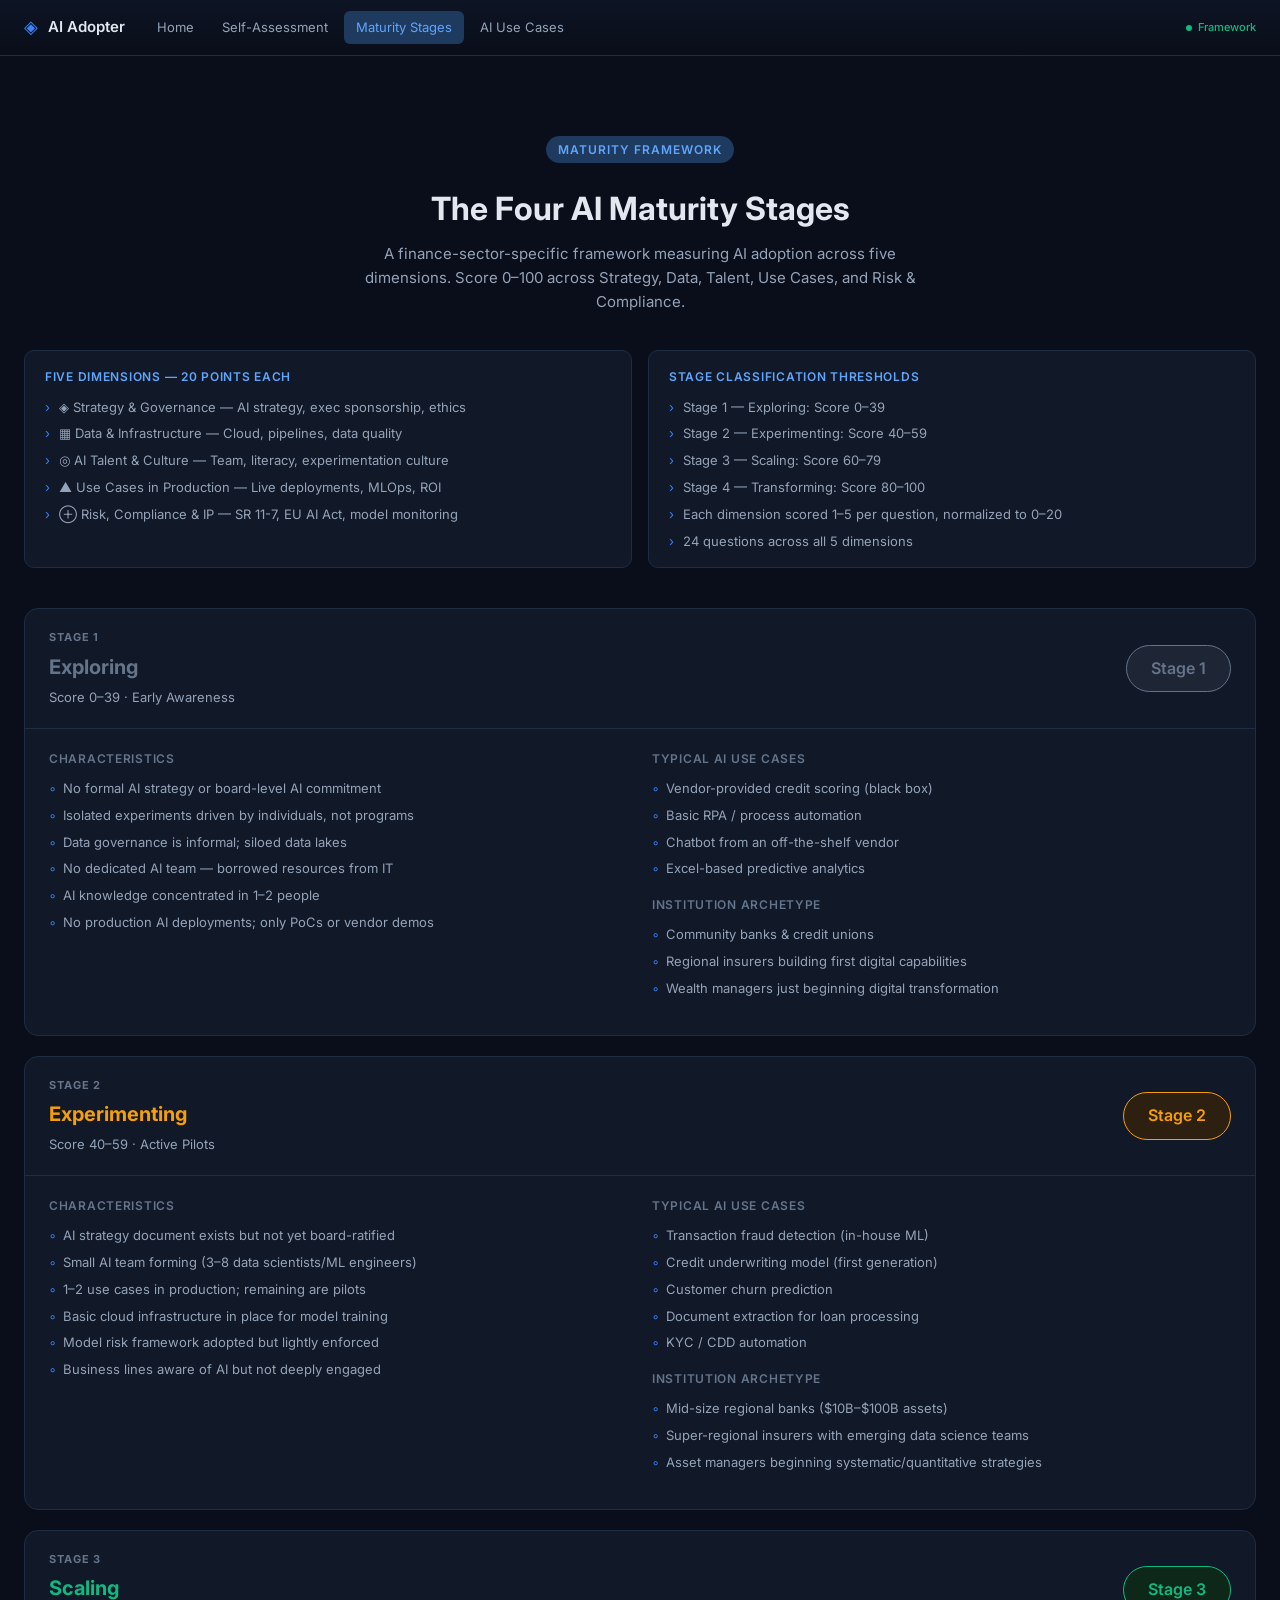
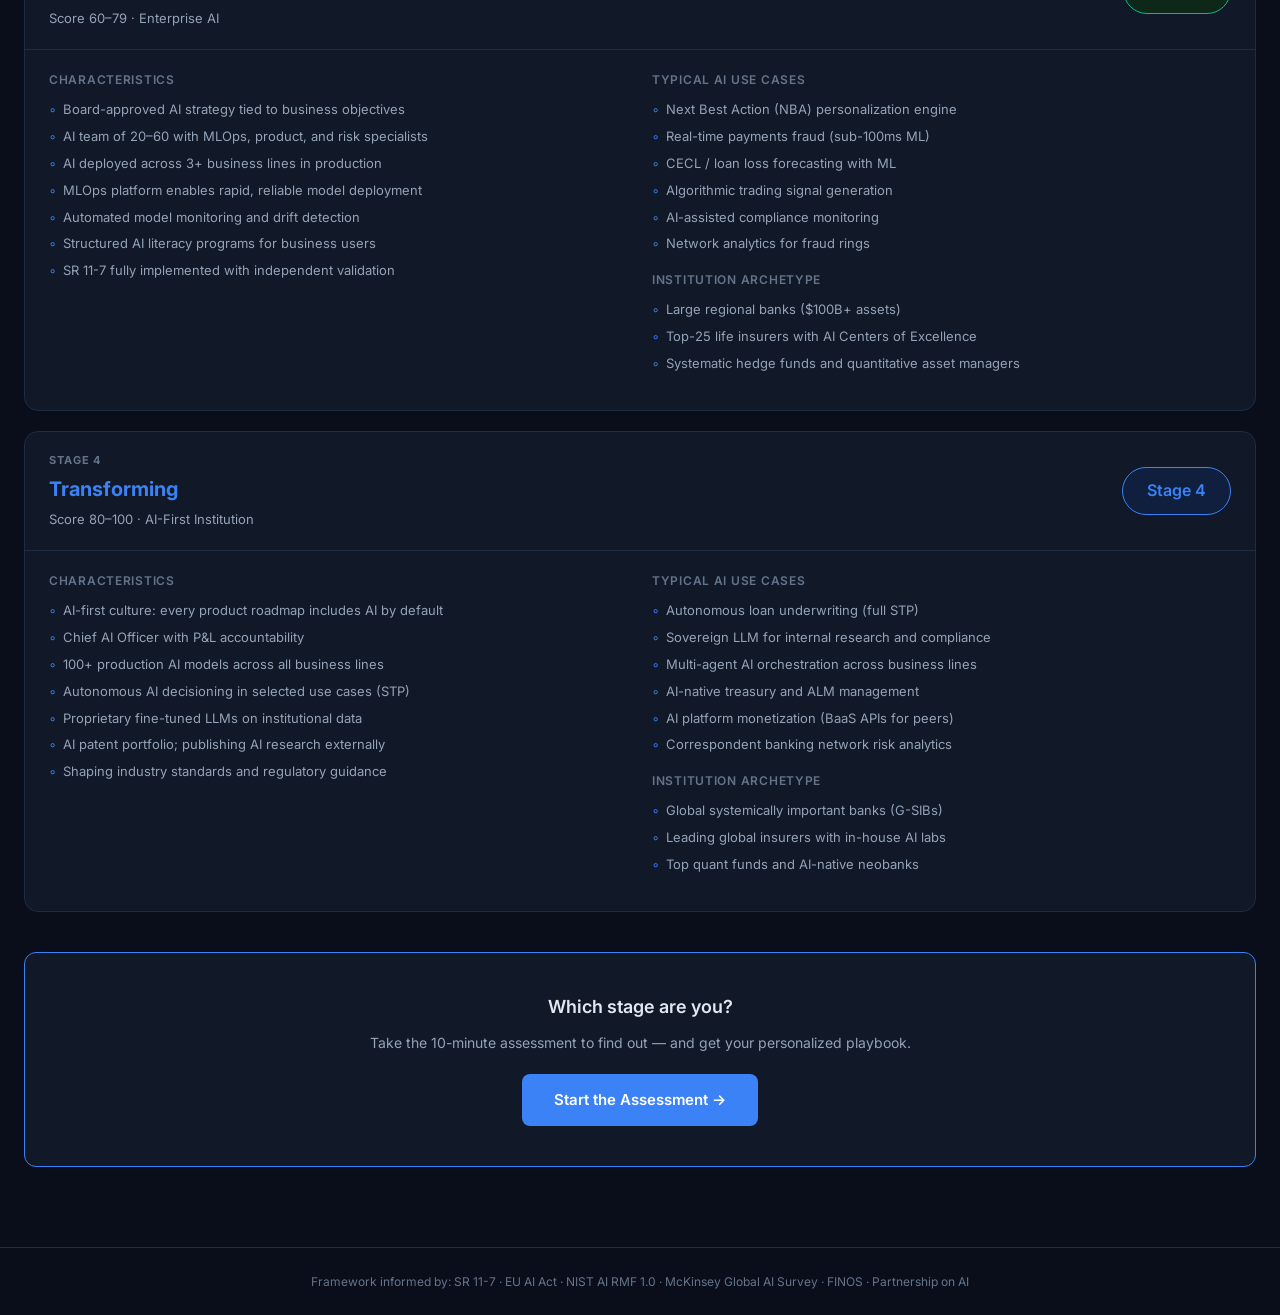
==== stages.html @ 6ad32d96 "Initial commit: AI Adopter website AI maturity assessment and playbook generator for financial insti" ====
<!DOCTYPE html>
<html lang="en">
<head>
  <meta charset="UTF-8">
  <meta name="viewport" content="width=device-width, initial-scale=1.0">
  <title>AI Maturity Stages — AI Adopter</title>
  <link rel="stylesheet" href="styles.css">
  <link rel="preconnect" href="https://fonts.googleapis.com">
  <link rel="preconnect" href="https://fonts.gstatic.com" crossorigin>
  <link href="https://fonts.googleapis.com/css2?family=Inter:wght@300;400;500;600;700&display=swap" rel="stylesheet">
</head>
<body>

<!-- HEADER -->
<header>
  <button class="hamburger" id="hamburger" aria-label="Toggle menu">☰</button>
  <div class="header-brand">
    <span class="icon">◈</span>
    <span>AI Adopter</span>
  </div>
  <nav id="main-nav"></nav>
  <div class="header-actions">
    <span class="live-badge">
      <span class="live-dot"></span>
      Framework
    </span>
  </div>
</header>
<nav class="mobile-nav" id="mobile-nav"></nav>

<main>
  <div style="text-align:center;padding:48px 0 36px">
    <div class="hero-eyebrow">Maturity Framework</div>
    <h1 style="font-size:32px;font-weight:700;color:var(--text);margin-bottom:8px">The Four AI Maturity Stages</h1>
    <p style="font-size:15px;color:var(--muted2);max-width:560px;margin:0 auto">A finance-sector-specific framework measuring AI adoption across five dimensions. Score 0–100 across Strategy, Data, Talent, Use Cases, and Risk & Compliance.</p>
  </div>

  <!-- Scoring overview -->
  <div class="insights-bar" style="margin-bottom:40px">
    <div class="insight-panel">
      <h3>Five Dimensions — 20 Points Each</h3>
      <ul>
        <li>◈ Strategy &amp; Governance — AI strategy, exec sponsorship, ethics</li>
        <li>▦ Data &amp; Infrastructure — Cloud, pipelines, data quality</li>
        <li>◎ AI Talent &amp; Culture — Team, literacy, experimentation culture</li>
        <li>▲ Use Cases in Production — Live deployments, MLOps, ROI</li>
        <li>⊕ Risk, Compliance &amp; IP — SR 11-7, EU AI Act, model monitoring</li>
      </ul>
    </div>
    <div class="insight-panel">
      <h3>Stage Classification Thresholds</h3>
      <ul>
        <li>Stage 1 — Exploring: Score 0–39</li>
        <li>Stage 2 — Experimenting: Score 40–59</li>
        <li>Stage 3 — Scaling: Score 60–79</li>
        <li>Stage 4 — Transforming: Score 80–100</li>
        <li>Each dimension scored 1–5 per question, normalized to 0–20</li>
        <li>24 questions across all 5 dimensions</li>
      </ul>
    </div>
  </div>

  <!-- Stage 1 -->
  <div class="stage-card" style="margin-bottom:20px">
    <div class="stage-card-header">
      <div>
        <div class="stage-number">Stage 1</div>
        <div class="stage-name" style="color:var(--stage1)">Exploring</div>
        <div class="stage-score-range">Score 0–39 · Early Awareness</div>
      </div>
      <span class="stage-badge stage-badge-lg stage-1">Stage 1</span>
    </div>
    <div class="stage-card-body">
      <div style="display:grid;grid-template-columns:1fr 1fr;gap:24px;flex-wrap:wrap">
        <div>
          <h4>Characteristics</h4>
          <ul class="stage-traits">
            <li>No formal AI strategy or board-level AI commitment</li>
            <li>Isolated experiments driven by individuals, not programs</li>
            <li>Data governance is informal; siloed data lakes</li>
            <li>No dedicated AI team — borrowed resources from IT</li>
            <li>AI knowledge concentrated in 1–2 people</li>
            <li>No production AI deployments; only PoCs or vendor demos</li>
          </ul>
        </div>
        <div>
          <h4>Typical AI Use Cases</h4>
          <ul class="stage-traits">
            <li>Vendor-provided credit scoring (black box)</li>
            <li>Basic RPA / process automation</li>
            <li>Chatbot from an off-the-shelf vendor</li>
            <li>Excel-based predictive analytics</li>
          </ul>
          <h4 style="margin-top:16px">Institution Archetype</h4>
          <ul class="stage-traits">
            <li>Community banks &amp; credit unions</li>
            <li>Regional insurers building first digital capabilities</li>
            <li>Wealth managers just beginning digital transformation</li>
          </ul>
        </div>
      </div>
    </div>
  </div>

  <!-- Stage 2 -->
  <div class="stage-card" style="margin-bottom:20px">
    <div class="stage-card-header">
      <div>
        <div class="stage-number">Stage 2</div>
        <div class="stage-name" style="color:var(--stage2)">Experimenting</div>
        <div class="stage-score-range">Score 40–59 · Active Pilots</div>
      </div>
      <span class="stage-badge stage-badge-lg stage-2">Stage 2</span>
    </div>
    <div class="stage-card-body">
      <div style="display:grid;grid-template-columns:1fr 1fr;gap:24px">
        <div>
          <h4>Characteristics</h4>
          <ul class="stage-traits">
            <li>AI strategy document exists but not yet board-ratified</li>
            <li>Small AI team forming (3–8 data scientists/ML engineers)</li>
            <li>1–2 use cases in production; remaining are pilots</li>
            <li>Basic cloud infrastructure in place for model training</li>
            <li>Model risk framework adopted but lightly enforced</li>
            <li>Business lines aware of AI but not deeply engaged</li>
          </ul>
        </div>
        <div>
          <h4>Typical AI Use Cases</h4>
          <ul class="stage-traits">
            <li>Transaction fraud detection (in-house ML)</li>
            <li>Credit underwriting model (first generation)</li>
            <li>Customer churn prediction</li>
            <li>Document extraction for loan processing</li>
            <li>KYC / CDD automation</li>
          </ul>
          <h4 style="margin-top:16px">Institution Archetype</h4>
          <ul class="stage-traits">
            <li>Mid-size regional banks ($10B–$100B assets)</li>
            <li>Super-regional insurers with emerging data science teams</li>
            <li>Asset managers beginning systematic/quantitative strategies</li>
          </ul>
        </div>
      </div>
    </div>
  </div>

  <!-- Stage 3 -->
  <div class="stage-card" style="margin-bottom:20px">
    <div class="stage-card-header">
      <div>
        <div class="stage-number">Stage 3</div>
        <div class="stage-name" style="color:var(--stage3)">Scaling</div>
        <div class="stage-score-range">Score 60–79 · Enterprise AI</div>
      </div>
      <span class="stage-badge stage-badge-lg stage-3">Stage 3</span>
    </div>
    <div class="stage-card-body">
      <div style="display:grid;grid-template-columns:1fr 1fr;gap:24px">
        <div>
          <h4>Characteristics</h4>
          <ul class="stage-traits">
            <li>Board-approved AI strategy tied to business objectives</li>
            <li>AI team of 20–60 with MLOps, product, and risk specialists</li>
            <li>AI deployed across 3+ business lines in production</li>
            <li>MLOps platform enables rapid, reliable model deployment</li>
            <li>Automated model monitoring and drift detection</li>
            <li>Structured AI literacy programs for business users</li>
            <li>SR 11-7 fully implemented with independent validation</li>
          </ul>
        </div>
        <div>
          <h4>Typical AI Use Cases</h4>
          <ul class="stage-traits">
            <li>Next Best Action (NBA) personalization engine</li>
            <li>Real-time payments fraud (sub-100ms ML)</li>
            <li>CECL / loan loss forecasting with ML</li>
            <li>Algorithmic trading signal generation</li>
            <li>AI-assisted compliance monitoring</li>
            <li>Network analytics for fraud rings</li>
          </ul>
          <h4 style="margin-top:16px">Institution Archetype</h4>
          <ul class="stage-traits">
            <li>Large regional banks ($100B+ assets)</li>
            <li>Top-25 life insurers with AI Centers of Excellence</li>
            <li>Systematic hedge funds and quantitative asset managers</li>
          </ul>
        </div>
      </div>
    </div>
  </div>

  <!-- Stage 4 -->
  <div class="stage-card" style="margin-bottom:40px">
    <div class="stage-card-header">
      <div>
        <div class="stage-number">Stage 4</div>
        <div class="stage-name" style="color:var(--stage4)">Transforming</div>
        <div class="stage-score-range">Score 80–100 · AI-First Institution</div>
      </div>
      <span class="stage-badge stage-badge-lg stage-4">Stage 4</span>
    </div>
    <div class="stage-card-body">
      <div style="display:grid;grid-template-columns:1fr 1fr;gap:24px">
        <div>
          <h4>Characteristics</h4>
          <ul class="stage-traits">
            <li>AI-first culture: every product roadmap includes AI by default</li>
            <li>Chief AI Officer with P&amp;L accountability</li>
            <li>100+ production AI models across all business lines</li>
            <li>Autonomous AI decisioning in selected use cases (STP)</li>
            <li>Proprietary fine-tuned LLMs on institutional data</li>
            <li>AI patent portfolio; publishing AI research externally</li>
            <li>Shaping industry standards and regulatory guidance</li>
          </ul>
        </div>
        <div>
          <h4>Typical AI Use Cases</h4>
          <ul class="stage-traits">
            <li>Autonomous loan underwriting (full STP)</li>
            <li>Sovereign LLM for internal research and compliance</li>
            <li>Multi-agent AI orchestration across business lines</li>
            <li>AI-native treasury and ALM management</li>
            <li>AI platform monetization (BaaS APIs for peers)</li>
            <li>Correspondent banking network risk analytics</li>
          </ul>
          <h4 style="margin-top:16px">Institution Archetype</h4>
          <ul class="stage-traits">
            <li>Global systemically important banks (G-SIBs)</li>
            <li>Leading global insurers with in-house AI labs</li>
            <li>Top quant funds and AI-native neobanks</li>
          </ul>
        </div>
      </div>
    </div>
  </div>

  <!-- CTA -->
  <div class="card" style="text-align:center;padding:40px;border-color:var(--accent)">
    <div style="font-size:18px;font-weight:600;color:var(--text);margin-bottom:10px">
      Which stage are you?
    </div>
    <p style="color:var(--muted2);font-size:14px;margin-bottom:20px">Take the 10-minute assessment to find out — and get your personalized playbook.</p>
    <a href="assessment.html" class="btn btn-primary btn-lg">Start the Assessment →</a>
  </div>

</main>

<footer>
  <div>
    Framework informed by: SR 11-7 · EU AI Act · NIST AI RMF 1.0 · McKinsey Global AI Survey · FINOS · Partnership on AI
  </div>
</footer>

<script src="nav.js"></script>
</body>
</html>
---- styles.css ----
/* ============================================================
   AI Adopter — Global Stylesheet
   Mirrors ai-finance-monitor design system
   ============================================================ */

/* ---- Reset & Variables ---- */
*, *::before, *::after { box-sizing: border-box; margin: 0; padding: 0; }

:root {
  --bg: #0a0e1a;
  --surface: #111827;
  --surface2: #1a2235;
  --border: #1e2d44;
  --accent: #3b82f6;
  --accent2: #60a5fa;
  --text: #e2e8f0;
  --muted: #64748b;
  --muted2: #94a3b8;
  --green: #10b981;
  --amber: #f59e0b;
  --purple: #8b5cf6;
  --red: #ef4444;
  --tag-bg: #1e3a5f;
  --tag-text: #93c5fd;

  /* Stage colors */
  --stage1: #64748b;
  --stage1-bg: #1e2535;
  --stage2: #f59e0b;
  --stage2-bg: #2d2010;
  --stage3: #10b981;
  --stage3-bg: #0d2818;
  --stage4: #3b82f6;
  --stage4-bg: #0f1f3d;
}

html { scroll-behavior: smooth; }

body {
  background: var(--bg);
  color: var(--text);
  font-family: 'Inter', system-ui, -apple-system, sans-serif;
  font-size: 15px;
  line-height: 1.6;
  min-height: 100vh;
}

a { color: var(--accent2); text-decoration: none; }
a:hover { color: var(--text); }

/* ---- Animations ---- */
@keyframes pulse { 0%, 100% { opacity: 1; } 50% { opacity: 0.4; } }
@keyframes shimmer {
  0% { background-position: -200% 0; }
  100% { background-position: 200% 0; }
}
@keyframes spin { to { transform: rotate(360deg); } }
@keyframes fadeIn { from { opacity: 0; transform: translateY(8px); } to { opacity: 1; transform: translateY(0); } }

/* ---- Header ---- */
header {
  position: sticky;
  top: 0;
  z-index: 100;
  background: linear-gradient(180deg, #0d1424 0%, rgba(10,14,26,0.97) 100%);
  backdrop-filter: blur(12px);
  border-bottom: 1px solid var(--border);
  padding: 0 24px;
  height: 56px;
  display: flex;
  align-items: center;
  gap: 20px;
}

.header-brand {
  display: flex;
  align-items: center;
  gap: 10px;
  font-weight: 600;
  font-size: 15px;
  color: var(--text);
  white-space: nowrap;
  flex-shrink: 0;
}

.header-brand .icon { color: var(--accent); font-size: 18px; }
.header-tagline {
  font-size: 12px;
  color: var(--muted2);
  font-weight: 400;
  display: none;
}

header nav {
  display: flex;
  align-items: center;
  gap: 4px;
  flex: 1;
}

header nav a {
  color: var(--muted2);
  font-size: 13px;
  padding: 6px 12px;
  border-radius: 6px;
  transition: all 0.15s;
  white-space: nowrap;
}

header nav a:hover { color: var(--text); background: var(--surface2); }
header nav a.active { color: var(--accent2); background: var(--tag-bg); }

.header-actions {
  display: flex;
  align-items: center;
  gap: 10px;
  margin-left: auto;
  flex-shrink: 0;
}

.live-badge {
  display: flex;
  align-items: center;
  gap: 6px;
  font-size: 11px;
  color: var(--green);
  font-weight: 500;
}

.live-dot {
  width: 6px; height: 6px;
  border-radius: 50%;
  background: var(--green);
  animation: pulse 2s infinite;
}

.hamburger {
  display: none;
  background: none;
  border: none;
  color: var(--muted2);
  font-size: 18px;
  cursor: pointer;
  padding: 4px;
  line-height: 1;
}

/* Mobile nav overlay */
.mobile-nav {
  display: none;
  position: fixed;
  top: 56px; left: 0; right: 0; bottom: 0;
  background: var(--bg);
  z-index: 99;
  padding: 24px;
  flex-direction: column;
  gap: 4px;
}
.mobile-nav.open { display: flex; }
.mobile-nav a {
  color: var(--text);
  font-size: 16px;
  padding: 12px 16px;
  border-radius: 8px;
  border: 1px solid transparent;
  transition: all 0.15s;
}
.mobile-nav a:hover, .mobile-nav a.active {
  background: var(--surface2);
  border-color: var(--border);
  color: var(--accent2);
}

/* ---- Main Layout ---- */
main {
  max-width: 1280px;
  margin: 0 auto;
  padding: 32px 24px 80px;
}

main.narrow { max-width: 840px; }

/* ---- Hero ---- */
.hero {
  text-align: center;
  padding: 72px 24px 56px;
  max-width: 760px;
  margin: 0 auto;
  animation: fadeIn 0.4s ease;
}

.hero-eyebrow {
  display: inline-flex;
  align-items: center;
  gap: 6px;
  font-size: 12px;
  font-weight: 600;
  letter-spacing: 0.08em;
  text-transform: uppercase;
  color: var(--accent2);
  background: var(--tag-bg);
  padding: 4px 12px;
  border-radius: 20px;
  margin-bottom: 20px;
}

.hero h1 {
  font-size: 42px;
  font-weight: 700;
  line-height: 1.2;
  color: var(--text);
  margin-bottom: 16px;
}

.hero h1 span { color: var(--accent2); }

.hero p {
  font-size: 17px;
  color: var(--muted2);
  max-width: 560px;
  margin: 0 auto 32px;
}

/* ---- Buttons ---- */
.btn {
  display: inline-flex;
  align-items: center;
  gap: 8px;
  padding: 12px 24px;
  border-radius: 8px;
  font-size: 14px;
  font-weight: 600;
  cursor: pointer;
  transition: all 0.15s;
  border: none;
  text-decoration: none;
}

.btn-primary {
  background: var(--accent);
  color: #fff;
}
.btn-primary:hover { background: #2563eb; color: #fff; transform: translateY(-1px); box-shadow: 0 4px 16px rgba(59,130,246,0.3); }

.btn-secondary {
  background: var(--surface2);
  color: var(--text);
  border: 1px solid var(--border);
}
.btn-secondary:hover { border-color: var(--accent); color: var(--accent2); }

.btn-ghost {
  background: transparent;
  color: var(--muted2);
  border: 1px solid var(--border);
}
.btn-ghost:hover { color: var(--text); border-color: var(--muted); }

.btn-lg { padding: 14px 32px; font-size: 15px; }
.btn-sm { padding: 8px 16px; font-size: 13px; }

/* ---- Cards ---- */
.card {
  background: var(--surface);
  border: 1px solid var(--border);
  border-radius: 12px;
  padding: 20px;
  transition: border-color 0.15s, transform 0.15s, box-shadow 0.15s;
}

.card:hover {
  border-color: var(--accent);
  transform: translateY(-2px);
  box-shadow: 0 4px 20px rgba(59,130,246,0.12);
}

/* ---- Grid Layouts ---- */
.grid-3 {
  display: grid;
  grid-template-columns: repeat(auto-fill, minmax(280px, 1fr));
  gap: 16px;
}

.grid-4 {
  display: grid;
  grid-template-columns: repeat(auto-fill, minmax(240px, 1fr));
  gap: 16px;
}

.grid-2 {
  display: grid;
  grid-template-columns: repeat(auto-fill, minmax(360px, 1fr));
  gap: 16px;
}

/* ---- Insights Bar ---- */
.insights-bar {
  display: grid;
  grid-template-columns: 1fr 1fr;
  gap: 16px;
  margin-bottom: 32px;
}

.insight-panel {
  background: var(--surface);
  border: 1px solid var(--border);
  border-radius: 10px;
  padding: 16px 20px;
}

.insight-panel h3 {
  font-size: 12px;
  font-weight: 600;
  text-transform: uppercase;
  letter-spacing: 0.06em;
  color: var(--accent2);
  margin-bottom: 10px;
}

.insight-panel ul {
  list-style: none;
  display: flex;
  flex-direction: column;
  gap: 6px;
}

.insight-panel li {
  font-size: 13px;
  color: var(--muted2);
  padding-left: 14px;
  position: relative;
}

.insight-panel li::before {
  content: '›';
  position: absolute;
  left: 0;
  color: var(--accent);
}

/* ---- Section Headers ---- */
.section-header {
  display: flex;
  align-items: center;
  justify-content: space-between;
  margin-bottom: 20px;
}

.section-title {
  font-size: 18px;
  font-weight: 600;
  color: var(--text);
}

.section-sub {
  font-size: 13px;
  color: var(--muted);
  margin-top: 4px;
}

/* ---- Filter Toolbar ---- */
.toolbar {
  position: sticky;
  top: 56px;
  z-index: 90;
  background: var(--bg);
  border-bottom: 1px solid var(--border);
  padding: 12px 24px;
  display: flex;
  align-items: center;
  gap: 10px;
  flex-wrap: wrap;
}

.filter-btn {
  padding: 6px 14px;
  border-radius: 20px;
  border: 1px solid var(--border);
  background: transparent;
  color: var(--muted2);
  font-size: 13px;
  cursor: pointer;
  transition: all 0.15s;
  white-space: nowrap;
}

.filter-btn:hover { color: var(--text); border-color: var(--muted); }

.filter-btn.active {
  background: var(--tag-bg);
  color: var(--accent2);
  border-color: var(--accent);
}

/* ---- Stage Badges ---- */
.stage-badge {
  display: inline-flex;
  align-items: center;
  gap: 6px;
  padding: 4px 12px;
  border-radius: 20px;
  font-size: 12px;
  font-weight: 600;
  white-space: nowrap;
}

.stage-badge.stage-1 { background: var(--stage1-bg); color: var(--stage1); border: 1px solid var(--stage1); }
.stage-badge.stage-2 { background: var(--stage2-bg); color: var(--stage2); border: 1px solid var(--stage2); }
.stage-badge.stage-3 { background: var(--stage3-bg); color: var(--stage3); border: 1px solid var(--stage3); }
.stage-badge.stage-4 { background: var(--stage4-bg); color: var(--stage4); border: 1px solid var(--stage4); }

.stage-badge-lg {
  padding: 10px 24px;
  font-size: 16px;
  border-radius: 30px;
}

/* ---- Status Badges ---- */
.status-badge {
  display: inline-flex;
  align-items: center;
  gap: 5px;
  padding: 3px 10px;
  border-radius: 12px;
  font-size: 11px;
  font-weight: 600;
}

.status-live { background: rgba(16,185,129,0.15); color: var(--green); }
.status-pilot { background: rgba(245,158,11,0.15); color: var(--amber); }
.status-emerging { background: rgba(139,92,246,0.15); color: var(--purple); }

/* ---- Effort/Impact Tags ---- */
.tag {
  display: inline-flex;
  align-items: center;
  padding: 2px 8px;
  border-radius: 4px;
  font-size: 11px;
  font-weight: 600;
  text-transform: uppercase;
  letter-spacing: 0.04em;
}

.tag-quickwin { background: rgba(16,185,129,0.15); color: var(--green); }
.tag-medium { background: rgba(245,158,11,0.15); color: var(--amber); }
.tag-strategic { background: rgba(139,92,246,0.15); color: var(--purple); }
.tag-high { background: rgba(59,130,246,0.15); color: var(--accent2); }
.tag-medium-impact { background: rgba(245,158,11,0.15); color: var(--amber); }

/* ---- Progress Bars ---- */
.progress-track {
  background: var(--surface2);
  border-radius: 4px;
  height: 6px;
  overflow: hidden;
}

.progress-fill {
  height: 100%;
  border-radius: 4px;
  background: linear-gradient(90deg, var(--accent), var(--accent2));
  transition: width 0.4s ease;
}

.progress-fill.green { background: linear-gradient(90deg, #059669, var(--green)); }
.progress-fill.amber { background: linear-gradient(90deg, #d97706, var(--amber)); }
.progress-fill.muted { background: var(--muted); }

/* ---- Assessment Progress ---- */
.assessment-progress {
  margin-bottom: 28px;
}

.assessment-progress-bar {
  height: 4px;
  background: var(--surface2);
  border-radius: 2px;
  overflow: hidden;
  margin-bottom: 8px;
}

.assessment-progress-fill {
  height: 100%;
  background: linear-gradient(90deg, var(--accent), var(--accent2));
  border-radius: 2px;
  transition: width 0.3s ease;
}

.assessment-progress-label {
  font-size: 12px;
  color: var(--muted);
}

/* ---- Question Card ---- */
.question-card {
  background: var(--surface);
  border: 1px solid var(--border);
  border-radius: 14px;
  padding: 32px;
  animation: fadeIn 0.25s ease;
}

.question-dimension {
  display: inline-flex;
  align-items: center;
  gap: 6px;
  font-size: 12px;
  font-weight: 600;
  text-transform: uppercase;
  letter-spacing: 0.06em;
  margin-bottom: 16px;
  padding: 4px 10px;
  border-radius: 6px;
}

.dim-strategy { background: rgba(59,130,246,0.1); color: var(--accent2); }
.dim-data { background: rgba(16,185,129,0.1); color: var(--green); }
.dim-talent { background: rgba(139,92,246,0.1); color: var(--purple); }
.dim-usecases { background: rgba(245,158,11,0.1); color: var(--amber); }
.dim-risk { background: rgba(239,68,68,0.1); color: var(--red); }

.question-text {
  font-size: 19px;
  font-weight: 500;
  color: var(--text);
  line-height: 1.5;
  margin-bottom: 28px;
}

.likert-scale {
  display: flex;
  gap: 10px;
  margin-bottom: 32px;
}

.likert-option {
  flex: 1;
  display: flex;
  flex-direction: column;
  align-items: center;
  gap: 8px;
  cursor: pointer;
}

.likert-option input[type="radio"] { display: none; }

.likert-circle {
  width: 44px; height: 44px;
  border-radius: 50%;
  border: 2px solid var(--border);
  background: var(--surface2);
  display: flex;
  align-items: center;
  justify-content: center;
  font-weight: 700;
  font-size: 15px;
  color: var(--muted2);
  transition: all 0.15s;
  cursor: pointer;
}

.likert-option:hover .likert-circle {
  border-color: var(--accent);
  color: var(--accent2);
}

.likert-option input:checked ~ .likert-circle {
  background: var(--accent);
  border-color: var(--accent);
  color: #fff;
  box-shadow: 0 0 0 3px rgba(59,130,246,0.25);
}

.likert-label {
  font-size: 11px;
  color: var(--muted);
  text-align: center;
}

.question-nav {
  display: flex;
  justify-content: space-between;
  align-items: center;
  gap: 12px;
}

/* ---- Radar Chart ---- */
.radar-container {
  background: var(--surface);
  border: 1px solid var(--border);
  border-radius: 14px;
  padding: 24px;
  display: flex;
  align-items: center;
  justify-content: center;
  max-width: 420px;
  margin: 0 auto;
}

/* ---- Results Page ---- */
.results-hero {
  text-align: center;
  padding: 40px 0 32px;
  animation: fadeIn 0.4s ease;
}

.results-score {
  font-size: 64px;
  font-weight: 700;
  line-height: 1;
  color: var(--text);
  margin: 12px 0 4px;
}

.results-score span { font-size: 28px; font-weight: 400; color: var(--muted); }

.results-layout {
  display: grid;
  grid-template-columns: 420px 1fr;
  gap: 24px;
  align-items: start;
  margin: 32px 0;
}

.dim-row {
  display: flex;
  flex-direction: column;
  gap: 14px;
}

.dim-item {
  display: flex;
  flex-direction: column;
  gap: 6px;
}

.dim-label {
  display: flex;
  justify-content: space-between;
  align-items: center;
  font-size: 13px;
}

.dim-name { color: var(--muted2); }
.dim-score { font-weight: 600; color: var(--text); }

.gap-panel {
  background: var(--surface);
  border: 1px solid var(--border);
  border-radius: 12px;
  padding: 20px;
  border-left: 3px solid var(--amber);
}

.gap-panel h3 {
  font-size: 13px;
  font-weight: 600;
  text-transform: uppercase;
  letter-spacing: 0.06em;
  color: var(--amber);
  margin-bottom: 12px;
}

/* ---- Playbook Page ---- */
.playbook-header {
  background: var(--surface);
  border: 1px solid var(--border);
  border-radius: 14px;
  padding: 28px 32px;
  margin-bottom: 28px;
  display: flex;
  align-items: center;
  justify-content: space-between;
  gap: 20px;
  animation: fadeIn 0.3s ease;
}

.playbook-path {
  display: flex;
  align-items: center;
  gap: 12px;
  flex-wrap: wrap;
}

.playbook-path-arrow {
  font-size: 20px;
  color: var(--accent);
}

/* ---- Action Cards ---- */
.action-card {
  background: var(--surface);
  border: 1px solid var(--border);
  border-radius: 10px;
  padding: 18px 20px;
  display: flex;
  flex-direction: column;
  gap: 10px;
  transition: border-color 0.15s, transform 0.15s;
}

.action-card:hover {
  border-color: var(--accent);
  transform: translateY(-1px);
}

.action-card-header {
  display: flex;
  align-items: flex-start;
  justify-content: space-between;
  gap: 12px;
}

.action-number {
  width: 26px; height: 26px;
  border-radius: 50%;
  background: var(--tag-bg);
  color: var(--accent2);
  font-size: 12px;
  font-weight: 700;
  display: flex;
  align-items: center;
  justify-content: center;
  flex-shrink: 0;
}

.action-title {
  font-size: 14px;
  font-weight: 600;
  color: var(--text);
  flex: 1;
}

.action-tags { display: flex; gap: 6px; flex-wrap: wrap; }

.action-desc {
  font-size: 13px;
  color: var(--muted2);
  line-height: 1.5;
}

/* ---- Governance Checklist ---- */
.checklist-item {
  display: flex;
  align-items: flex-start;
  gap: 12px;
  padding: 14px 0;
  border-bottom: 1px solid var(--border);
  cursor: pointer;
}

.checklist-item:last-child { border-bottom: none; }

.checklist-box {
  width: 18px; height: 18px;
  border-radius: 4px;
  border: 2px solid var(--border);
  background: var(--surface2);
  display: flex;
  align-items: center;
  justify-content: center;
  flex-shrink: 0;
  margin-top: 2px;
  transition: all 0.15s;
  cursor: pointer;
}

.checklist-item.checked .checklist-box {
  background: var(--green);
  border-color: var(--green);
  color: #fff;
}

.checklist-item.checked .checklist-box::after { content: '✓'; font-size: 11px; font-weight: 700; }

.checklist-item.checked .checklist-text { text-decoration: line-through; color: var(--muted); }

.checklist-text { font-size: 13px; color: var(--muted2); line-height: 1.5; }
.checklist-reg { font-size: 11px; color: var(--muted); margin-top: 3px; }

/* ---- Accordion Panels ---- */
.accordion-panel {
  background: var(--surface);
  border: 1px solid var(--border);
  border-radius: 10px;
  overflow: hidden;
  margin-bottom: 8px;
}

.accordion-header {
  display: flex;
  align-items: center;
  justify-content: space-between;
  padding: 16px 20px;
  cursor: pointer;
  transition: background 0.15s;
}

.accordion-header:hover { background: var(--surface2); }

.accordion-title {
  font-size: 14px;
  font-weight: 600;
  color: var(--text);
}

.accordion-arrow {
  color: var(--muted);
  font-size: 16px;
  transition: transform 0.2s;
}

.accordion-panel.open .accordion-arrow { transform: rotate(180deg); }

.accordion-body {
  display: none;
  padding: 0 20px 20px;
  border-top: 1px solid var(--border);
}

.accordion-panel.open .accordion-body { display: block; }

/* ---- Stage Cards (stages.html) ---- */
.stage-card {
  background: var(--surface);
  border: 1px solid var(--border);
  border-radius: 14px;
  overflow: hidden;
  transition: border-color 0.15s, transform 0.15s;
}

.stage-card:hover { border-color: var(--accent); transform: translateY(-2px); }

.stage-card-header {
  padding: 20px 24px;
  border-bottom: 1px solid var(--border);
  display: flex;
  align-items: center;
  justify-content: space-between;
}

.stage-number {
  font-size: 11px;
  font-weight: 700;
  text-transform: uppercase;
  letter-spacing: 0.08em;
  color: var(--muted);
}

.stage-name {
  font-size: 20px;
  font-weight: 700;
  margin: 4px 0;
}

.stage-score-range {
  font-size: 13px;
  color: var(--muted2);
}

.stage-card-body { padding: 20px 24px; }

.stage-card-body h4 {
  font-size: 12px;
  font-weight: 600;
  text-transform: uppercase;
  letter-spacing: 0.06em;
  color: var(--muted);
  margin-bottom: 10px;
}

.stage-traits {
  list-style: none;
  display: flex;
  flex-direction: column;
  gap: 6px;
  margin-bottom: 16px;
}

.stage-traits li {
  font-size: 13px;
  color: var(--muted2);
  padding-left: 14px;
  position: relative;
}

.stage-traits li::before {
  content: '◦';
  position: absolute;
  left: 0;
  color: var(--accent);
}

/* ---- Use Cases Table ---- */
.use-case-card {
  background: var(--surface);
  border: 1px solid var(--border);
  border-radius: 10px;
  padding: 16px 18px;
  display: flex;
  flex-direction: column;
  gap: 10px;
  transition: border-color 0.15s, transform 0.15s;
}

.use-case-card:hover {
  border-color: var(--accent);
  transform: translateY(-1px);
}

.use-case-title {
  font-size: 14px;
  font-weight: 600;
  color: var(--text);
}

.use-case-meta {
  display: flex;
  flex-wrap: wrap;
  gap: 6px;
  align-items: center;
}

.use-case-desc {
  font-size: 12px;
  color: var(--muted2);
  line-height: 1.5;
}

.biz-badge {
  display: inline-flex;
  padding: 2px 8px;
  border-radius: 4px;
  font-size: 11px;
  font-weight: 600;
}

.biz-lending { background: rgba(59,130,246,0.15); color: var(--accent2); }
.biz-risk { background: rgba(239,68,68,0.15); color: var(--red); }
.biz-fraud { background: rgba(245,158,11,0.15); color: var(--amber); }
.biz-compliance { background: rgba(139,92,246,0.15); color: var(--purple); }
.biz-trading { background: rgba(16,185,129,0.15); color: var(--green); }
.biz-customer { background: rgba(94,181,219,0.15); color: #5eb5db; }
.biz-operations { background: rgba(100,116,139,0.15); color: var(--muted2); }

/* ---- How It Works Steps ---- */
.steps-grid {
  display: grid;
  grid-template-columns: repeat(3, 1fr);
  gap: 0;
  position: relative;
}

.steps-grid::before {
  content: '';
  position: absolute;
  top: 28px;
  left: calc(16.67% + 20px);
  right: calc(16.67% + 20px);
  height: 1px;
  background: linear-gradient(90deg, var(--accent), var(--accent2), var(--accent));
  opacity: 0.3;
}

.step-card {
  text-align: center;
  padding: 32px 24px;
  background: var(--surface);
  border: 1px solid var(--border);
  border-radius: 12px;
  transition: border-color 0.15s;
}

.step-card:not(:last-child) { border-right: none; border-radius: 12px 0 0 12px; }
.step-card:last-child { border-radius: 0 12px 12px 0; }
.step-card:not(:first-child):not(:last-child) { border-radius: 0; }

.step-num {
  width: 52px; height: 52px;
  border-radius: 50%;
  background: var(--tag-bg);
  border: 2px solid var(--accent);
  color: var(--accent2);
  font-size: 20px;
  font-weight: 700;
  display: flex;
  align-items: center;
  justify-content: center;
  margin: 0 auto 16px;
}

.step-card h3 { font-size: 15px; font-weight: 600; color: var(--text); margin-bottom: 8px; }
.step-card p { font-size: 13px; color: var(--muted2); line-height: 1.5; }

/* ---- Section Divider ---- */
.section-divider {
  border: none;
  border-top: 1px solid var(--border);
  margin: 40px 0;
}

/* ---- Footer ---- */
footer {
  border-top: 1px solid var(--border);
  padding: 24px;
  text-align: center;
  font-size: 12px;
  color: var(--muted);
  display: flex;
  flex-direction: column;
  gap: 8px;
}

footer a { color: var(--muted2); }
footer a:hover { color: var(--text); }

/* ---- Loading Skeleton ---- */
.skeleton {
  background: linear-gradient(90deg, var(--surface) 25%, var(--surface2) 50%, var(--surface) 75%);
  background-size: 200% 100%;
  animation: shimmer 1.5s infinite;
  border-radius: 4px;
}

/* ---- Empty State ---- */
.empty-state {
  text-align: center;
  padding: 60px 24px;
  color: var(--muted);
}

.empty-state .icon { font-size: 40px; margin-bottom: 12px; opacity: 0.5; }
.empty-state p { font-size: 15px; margin-bottom: 20px; }

/* ============================================================
   RESPONSIVE
   ============================================================ */

@media (max-width: 900px) {
  .results-layout { grid-template-columns: 1fr; }
  .radar-container { max-width: 340px; }
  .steps-grid { grid-template-columns: 1fr; }
  .step-card:not(:last-child),
  .step-card:last-child,
  .step-card:not(:first-child):not(:last-child) {
    border-radius: 12px;
    border: 1px solid var(--border);
  }
  .steps-grid::before { display: none; }
  .insights-bar { grid-template-columns: 1fr; }
  .playbook-header { flex-direction: column; align-items: flex-start; }
}

@media (max-width: 640px) {
  header { padding: 0 16px; }
  header nav { display: none; }
  .hamburger { display: block; }
  .header-tagline { display: none; }
  main { padding: 20px 16px 60px; }
  .hero { padding: 48px 0 40px; }
  .hero h1 { font-size: 28px; }
  .hero p { font-size: 15px; }
  .toolbar { padding: 10px 16px; overflow-x: auto; flex-wrap: nowrap; }
  .toolbar::-webkit-scrollbar { display: none; }
  .filter-btn { flex-shrink: 0; font-size: 12px; }
  .grid-3, .grid-4, .grid-2 { grid-template-columns: 1fr; }
  .likert-scale { gap: 6px; }
  .likert-circle { width: 36px; height: 36px; font-size: 13px; }
  .question-card { padding: 20px; }
  .question-text { font-size: 16px; }
  .results-score { font-size: 48px; }
  footer .sources { display: none; }
}

@media (max-width: 380px) {
  .hero h1 { font-size: 24px; }
  .btn-lg { padding: 12px 20px; font-size: 14px; }
}

/* ============================================================
   PRINT / PDF EXPORT
   ============================================================ */
@media print {
  header, .toolbar, footer, .btn, .question-nav, .no-print { display: none !important; }
  body { background: #fff; color: #000; font-size: 12pt; }
  .card, .action-card, .accordion-panel { border: 1px solid #ccc; break-inside: avoid; }
  .accordion-body { display: block !important; }
  a { color: inherit; }
  .playbook-header { background: #f5f5f5; }
}
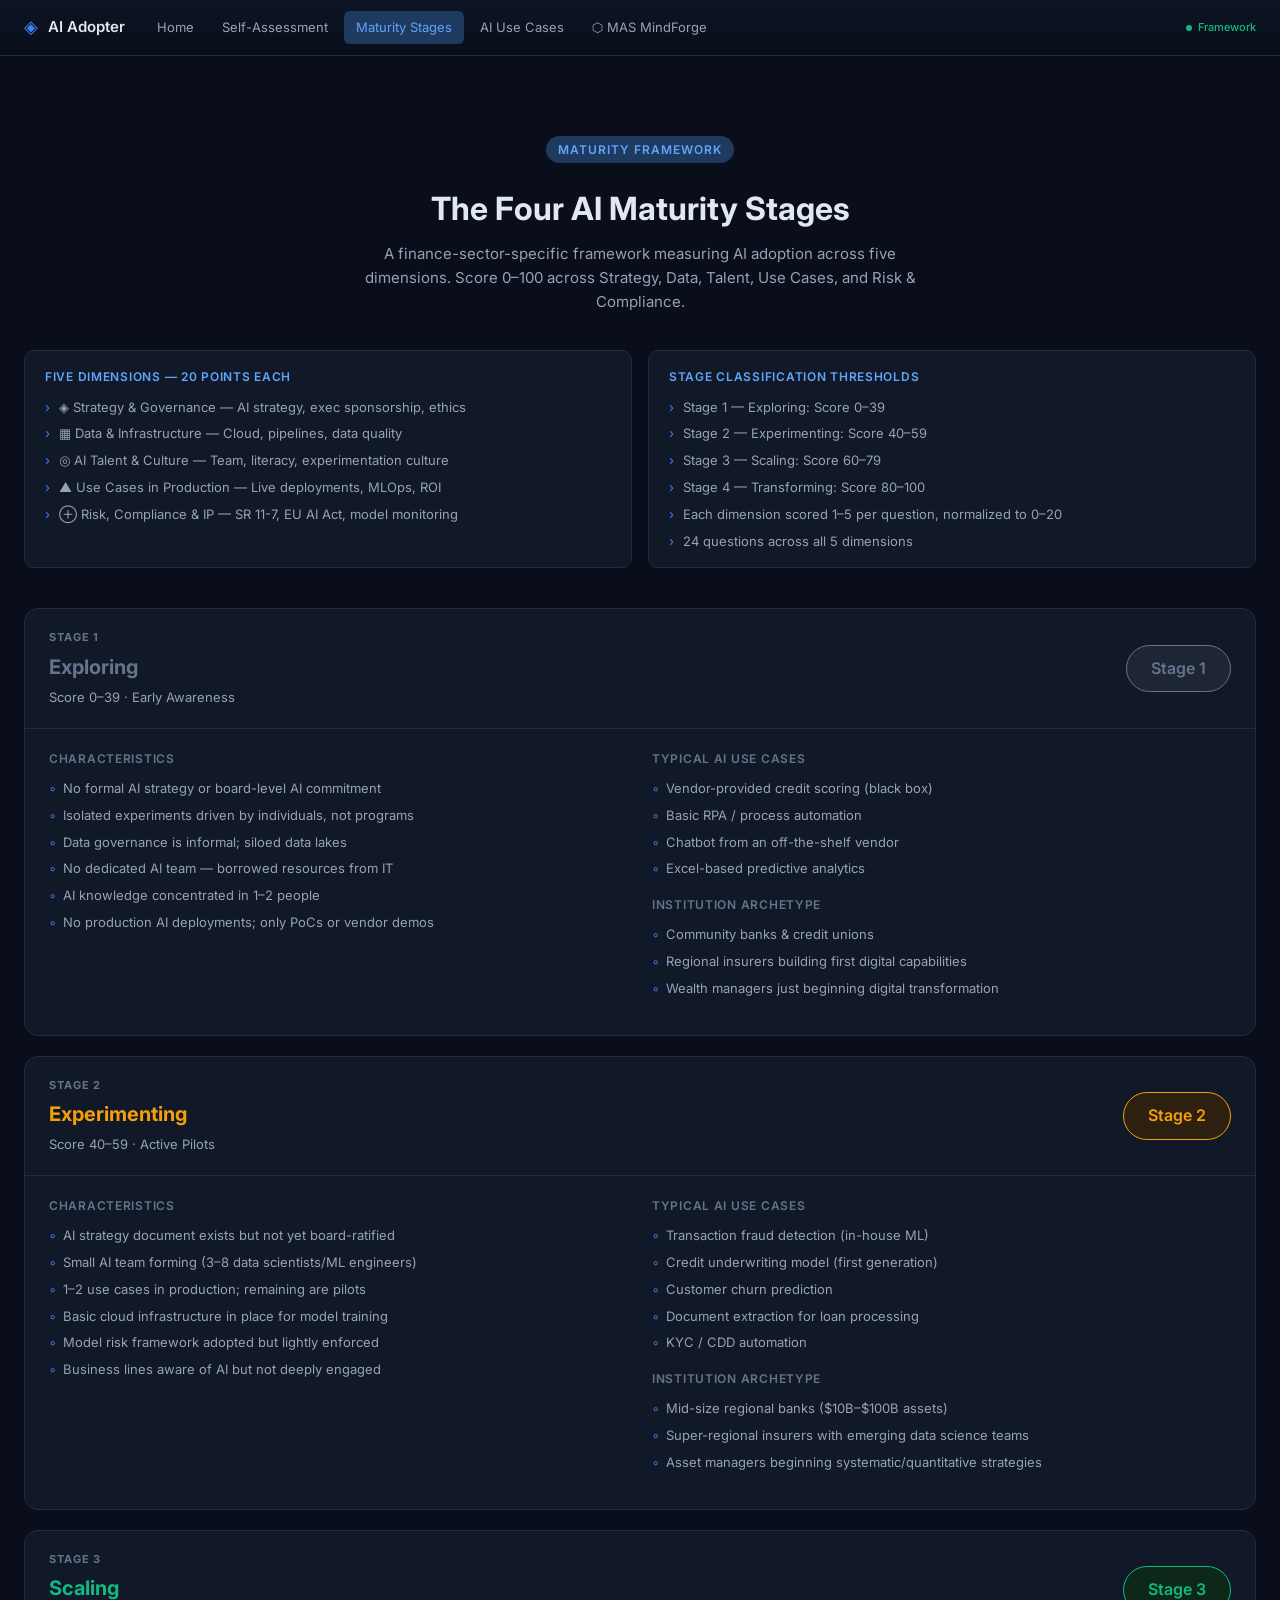
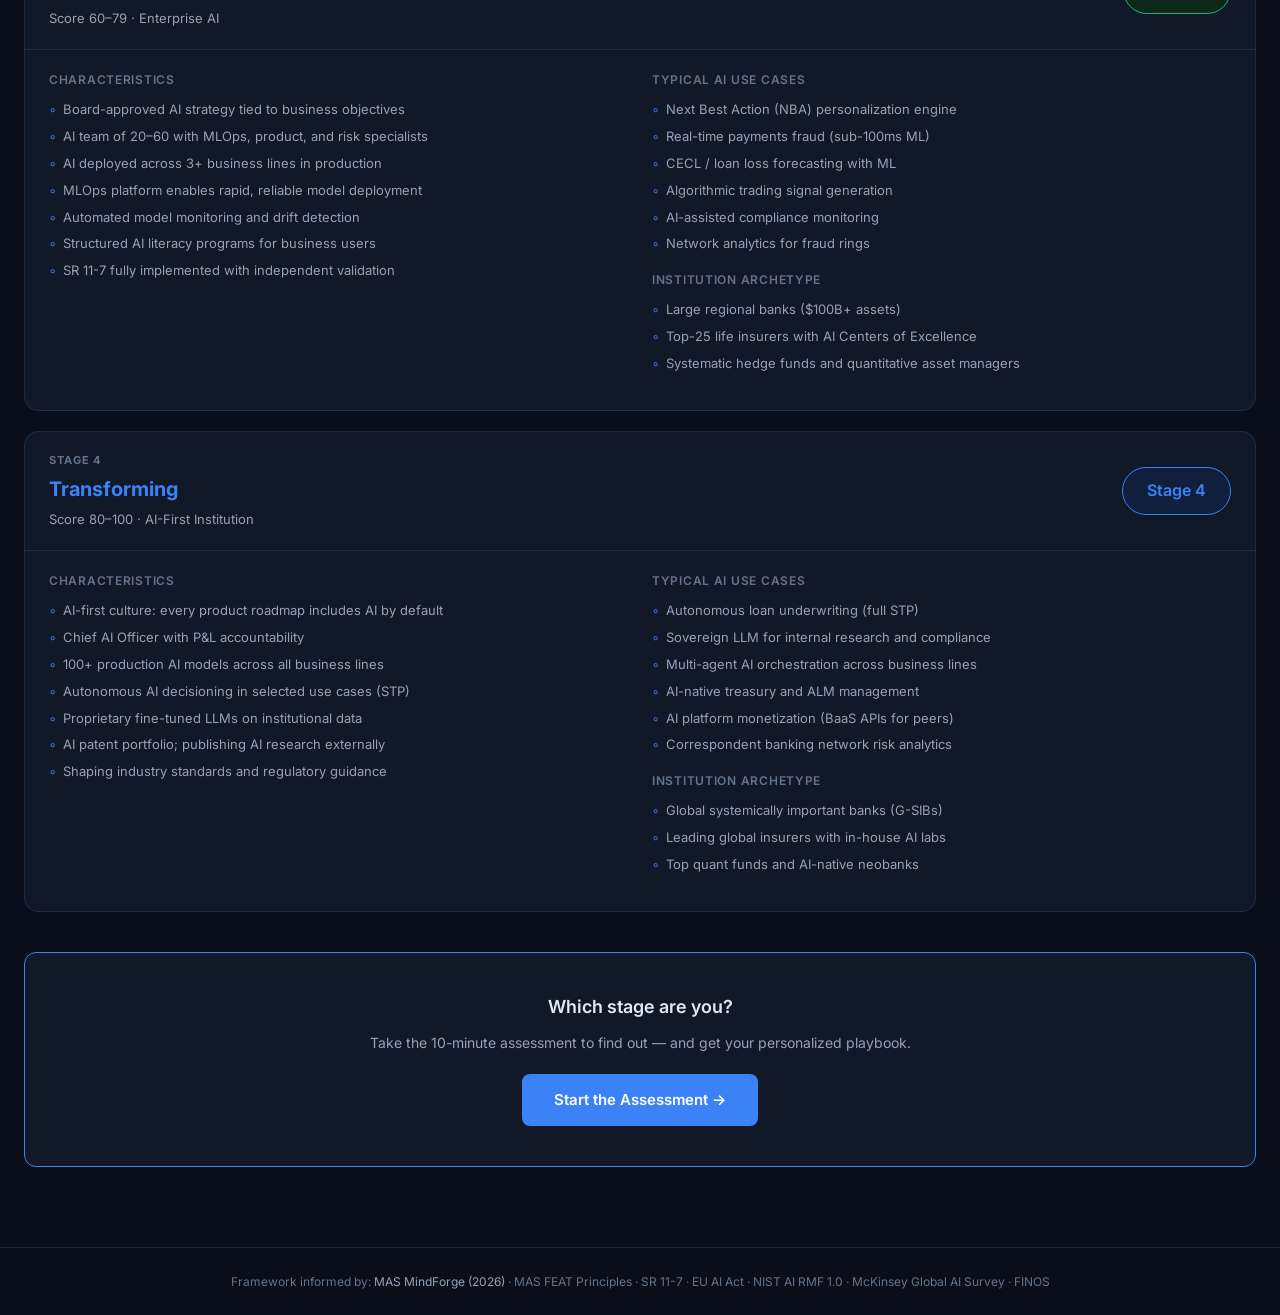
==== commit 6ea10330: "Integrate MAS MindForge AI risk management framework - New mindforge.html: full MindForge reference " ====
--- a/stages.html
+++ b/stages.html
@@ -248,7 +248,7 @@
 
 <footer>
   <div>
-    Framework informed by: SR 11-7 · EU AI Act · NIST AI RMF 1.0 · McKinsey Global AI Survey · FINOS · Partnership on AI
+    Framework informed by: <a href="mindforge.html">MAS MindForge (2026)</a> · MAS FEAT Principles · SR 11-7 · EU AI Act · NIST AI RMF 1.0 · McKinsey Global AI Survey · FINOS
   </div>
 </footer>
 
